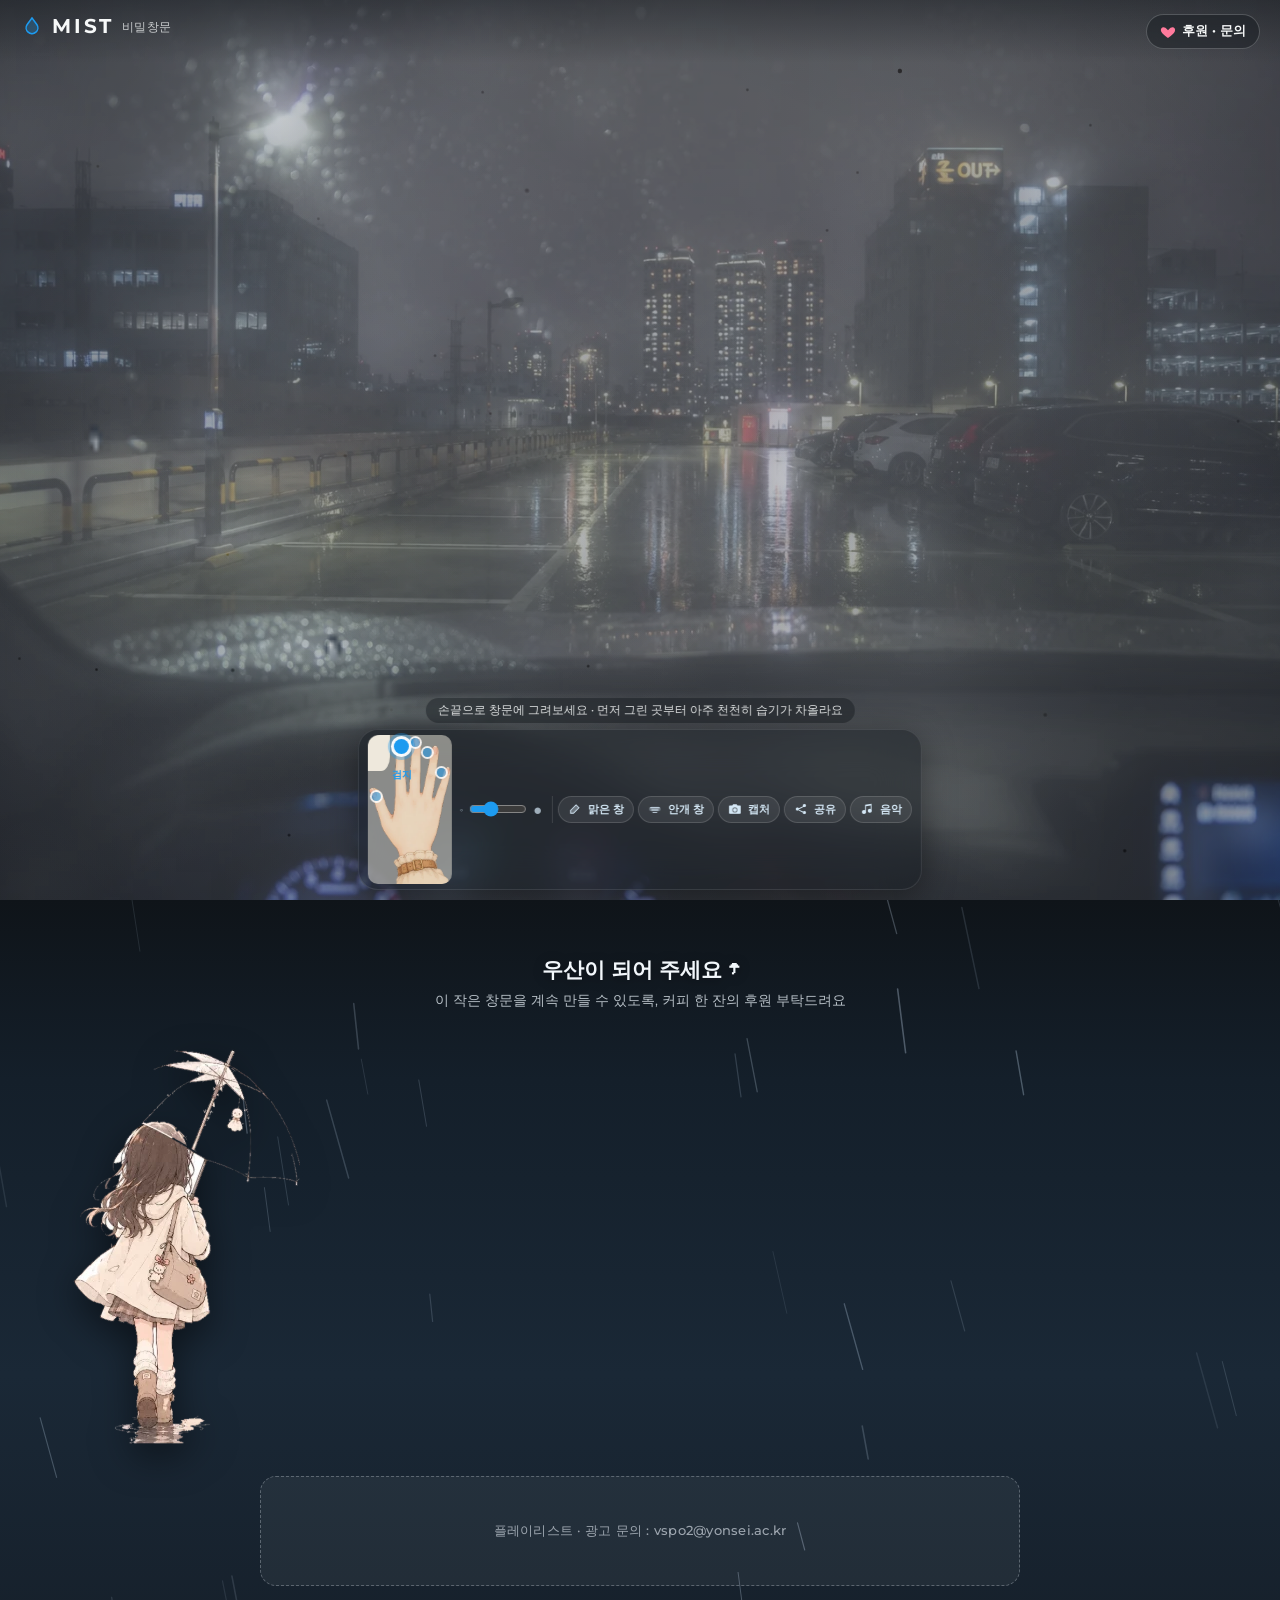
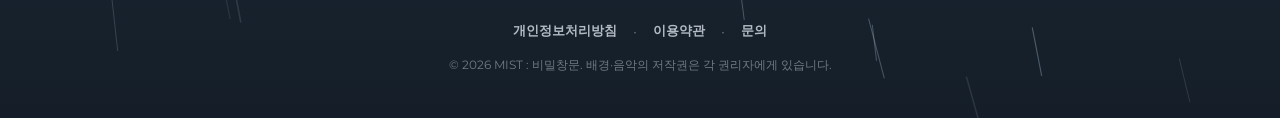
==== index.html @ 030ba3b8 "feat: MIST 비밀창문 초기 배포" ====
<!DOCTYPE html>
<html lang="ko">
<head>
  <meta charset="UTF-8" />
  <meta name="viewport" content="width=device-width, initial-scale=1.0" />
  <title>MIST : 비밀창문 — 비 오는 창문에 그림 그리기</title>
  <meta name="description" content="김 서린 비밀창문에 손끝으로 그림을 그려보세요. 그린 자국은 천천히 다시 습기로 차오르고, 잔잔한 빗소리 음악(PULSEORIGN)이 흐릅니다. 무료 감성 웹 토이." />
  <meta name="keywords" content="비오는창문, 비밀창문, 김서림, 창문 그림, 빗소리, lo-fi, 감성, 인터랙티브, MIST" />
  <meta name="robots" content="index, follow" />
  <meta name="theme-color" content="#0F1419" />
  <link rel="canonical" href="https://mist.ws-qf.web.app/" />

  <!-- 파비콘 (파란 물방울) -->
  <link rel="icon" href="data:image/svg+xml,%3Csvg xmlns='http://www.w3.org/2000/svg' viewBox='0 0 24 24'%3E%3Cpath fill='%231D9BF0' d='M12 2.7 6.6 10a6.6 6.6 0 1 0 10.8 0Z'/%3E%3C/svg%3E" />

  <!-- 링크 공유 미리보기(Open Graph) — 배포 도메인으로 절대주소를 맞춰 주세요 -->
  <meta property="og:type" content="website" />
  <meta property="og:site_name" content="MIST : 비밀창문" />
  <meta property="og:title" content="MIST : 비밀창문 — 비 오는 창문에 그림 그리기" />
  <meta property="og:description" content="비 오는 창문에 손끝으로 그림을 남겨 보세요 🌧️" />
  <meta property="og:url" content="https://mist.ws-qf.web.app/" />
  <meta property="og:image" content="https://mist.ws-qf.web.app/og-preview.png" />
  <meta property="og:locale" content="ko_KR" />
  <meta name="twitter:card" content="summary_large_image" />

  <!-- 구조화 데이터 (검색엔진용) -->
  <script type="application/ld+json">
  {
    "@context": "https://schema.org",
    "@type": "WebApplication",
    "name": "MIST : 비밀창문",
    "url": "https://mist.ws-qf.web.app/",
    "description": "김 서린 비 오는 창문에 손끝으로 그림을 그리는 감성 인터랙티브 웹 토이",
    "applicationCategory": "EntertainmentApplication",
    "operatingSystem": "Web",
    "inLanguage": "ko",
    "offers": { "@type": "Offer", "price": "0", "priceCurrency": "KRW" }
  }
  </script>

  <!-- Google AdSense: 계정 승인 후 아래 주석을 해제하고 ca-pub-XXXX 를 본인 게시자 ID로 교체하세요.
       (사이트 소유 확인용 코드이기도 합니다. ads.txt 파일도 함께 수정 필요) -->
  <!-- <script async src="https://pagead2.googlesyndication.com/pagead/js/adsbygoogle.js?client=ca-pub-XXXXXXXXXXXXXXXX" crossorigin="anonymous"></script> -->

  <link rel="stylesheet" href="css/style.css" />
</head>
<body>

  <!-- ============================================================
       HERO — 비밀창문 (한 화면 가득). 아래로 스크롤하면 후원/푸터.
       ============================================================ -->
  <section class="hero" id="hero">

    <!-- 창문 레이어 (아래→위 순서) -->
    <canvas id="scene-canvas" aria-hidden="true"></canvas>
    <canvas id="fog-canvas" aria-label="김 서린 비밀창문. 손끝으로 드래그해서 그림을 그릴 수 있습니다." role="img" tabindex="0"></canvas>
    <canvas id="rain-canvas" aria-hidden="true"></canvas>

    <!-- 상단 헤더 -->
    <header class="header">
      <h1 class="logo">
        <svg class="icon" viewBox="0 0 24 24" aria-hidden="true">
          <path class="secondary" d="M12 2.7 6.6 10a6.6 6.6 0 1 0 10.8 0Z"/>
          <path d="M12 2.7 6.6 10a6.6 6.6 0 1 0 10.8 0L12 2.7Zm0 2.5 4.2 5.7a5.1 5.1 0 1 1-8.4 0L12 5.2Z"/>
        </svg>
        MIST
        <span class="logo-sub">비밀창문</span>
      </h1>
      <button class="hero-nav" id="to-support" aria-label="후원 및 문의 — 아래로 이동">
        <svg viewBox="0 0 24 24" aria-hidden="true" width="16" height="16"><path d="M12 21s-7.5-4.7-10-9.3C.4 8.4 2 5 5.3 5 7.2 5 8.6 6 12 9.2 15.4 6 16.8 5 18.7 5 22 5 23.6 8.4 22 11.7 19.5 16.3 12 21 12 21Z" fill="currentColor"/></svg>
        후원 · 문의
      </button>
    </header>

    <!-- 플레이리스트 팝업 (플레이리스트 버튼 바로 위로 뜸) -->
    <aside class="player-bar" id="player-bar" aria-label="PULSEORIGN 플레이리스트" aria-hidden="true">
      <button class="pl-close" id="pl-close" aria-label="플레이리스트 닫기">
        <svg viewBox="0 0 24 24" aria-hidden="true"><path d="M6 6l12 12M18 6L6 18" fill="none" stroke="currentColor" stroke-width="2.2" stroke-linecap="round"/></svg>
      </button>
      <div class="yt-wrap">
        <div id="yt-player" aria-label="유튜브 플레이어"></div>
      </div>
      <div class="np">
        <span class="np-label" id="np-source">PULSEORIGN</span>
        <span class="np-title" id="np-title" aria-live="polite">빗자국을 닦으면 음악이 흘러나와요</span>
        <div class="player-controls">
          <button class="pbtn" id="btn-play" aria-label="재생 또는 일시정지">
            <svg class="icon" viewBox="0 0 24 24" aria-hidden="true">
              <circle class="secondary" cx="12" cy="12" r="10"/>
              <path d="M12 2a10 10 0 1 0 0 20 10 10 0 0 0 0-20Zm0 1.6a8.4 8.4 0 1 1 0 16.8 8.4 8.4 0 0 1 0-16.8ZM10 8.4l6 3.6-6 3.6V8.4Z"/>
            </svg>
          </button>
          <button class="pbtn" id="btn-next" aria-label="다음 곡 (랜덤)">
            <svg class="icon" viewBox="0 0 24 24" aria-hidden="true">
              <path class="secondary" d="M4 6l10 6-10 6V6Z"/>
              <path d="M4 5.2 15.2 12 4 18.8V5.2ZM18 5h1.6v14H18V5Z"/>
            </svg>
          </button>
          <div class="vol-ctrl" title="음량">
            <svg class="icon vol-ico" viewBox="0 0 24 24" aria-hidden="true"><path class="secondary" d="M4 9h4l5-4v14l-5-4H4V9Z"/><path d="M3 8.5h4.3L13 4v16l-5.7-4.5H3v-7Zm1.5 1.5v4h3.3l3.7 2.9V7.1L7.8 10H4.5Zm12.4-2.1a5.5 5.5 0 0 1 0 8.2l-1-1.1a4 4 0 0 0 0-6l1-1.1Z"/></svg>
            <input type="range" id="vol" min="0" max="100" step="1" value="30" aria-label="음량 조절" />
          </div>
        </div>
      </div>
      <p class="yt-notice" id="yt-notice" hidden>플레이어를 불러오지 못했어요. (미리보기 환경에서는 유튜브가 차단될 수 있어요)</p>
    </aside>

    <!-- 하단 도크: 안내 · 손가락 선택 · 액션 -->
    <div class="dock">
      <p class="hint" id="hint">손끝으로 창문에 그려보세요 · 먼저 그린 곳부터 아주 천천히 습기가 차올라요</p>

      <div class="tool-cluster">
        <!-- 손 그림 손가락 선택기 (각 손가락 = 버튼) + 미세 크기 슬라이더 -->
        <div class="finger-picker" role="radiogroup" aria-label="그릴 손가락 선택">
          <div class="hand-wrap">
            <img class="hand-img" src="img/finger.webp" alt="" draggable="false" />
            <span class="wm-patch" aria-hidden="true"></span>
            <!-- 각 손가락 히트존: left/top = 손끝 중심(%) · data-size = 기본 굵기(px) -->
            <button class="fzone" data-finger="thumb"  data-size="24" style="left:10%;top:41%" role="radio" aria-checked="false" aria-label="엄지로 그리기"><span class="dot"></span><span class="flabel">엄지</span></button>
            <button class="fzone" data-finger="index"  data-size="16" style="left:40%;top:8%"  role="radio" aria-checked="true"  aria-label="검지로 그리기"><span class="dot"></span><span class="flabel">검지</span></button>
            <button class="fzone" data-finger="middle" data-size="19" style="left:56%;top:5%"  role="radio" aria-checked="false" aria-label="중지로 그리기"><span class="dot"></span><span class="flabel">중지</span></button>
            <button class="fzone" data-finger="ring"   data-size="14" style="left:71%;top:12%" role="radio" aria-checked="false" aria-label="약지로 그리기"><span class="dot"></span><span class="flabel">약지</span></button>
            <button class="fzone" data-finger="pinky"  data-size="11" style="left:88%;top:25%" role="radio" aria-checked="false" aria-label="새끼로 그리기"><span class="dot"></span><span class="flabel">새끼</span></button>
          </div>

          <label class="size-ctrl">
            <span class="size-ico" aria-hidden="true">◦</span>
            <input type="range" id="size-scale" min="0.6" max="1.8" step="0.05" value="1" aria-label="붓 크기 미세 조절" />
            <span class="size-ico big" aria-hidden="true">●</span>
          </label>
        </div>

        <!-- 액션 버튼들 -->
        <div class="actions">
          <button class="btn" id="btn-wipe" aria-label="맑은 창 — 김을 전부 닦아냅니다">
            <svg class="icon" viewBox="0 0 24 24" aria-hidden="true"><path class="secondary" d="M5 14 14 5l5 5-9 9H5v-5Z"/><path d="M14 3.9 3.9 14V20h6L20 9.9 14 3.9Zm0 2.2L17.9 10 9.3 18.5H5.5v-3.8L14 6.1Z"/></svg>
            <span class="btn-label">맑은 창</span>
          </button>
          <button class="btn" id="btn-refog" aria-label="안개 창 — 새 풍경으로 창을 다시 뿌옇게">
            <svg class="icon" viewBox="0 0 24 24" aria-hidden="true"><path class="secondary" d="M6 8h12a4 4 0 0 1 0 8H6a4 4 0 0 1 0-8Z"/><path d="M4 9h16v1.5H4V9Zm2 4h12v1.5H6V13Zm2 4h8v1.5H8V17Z"/></svg>
            <span class="btn-label">안개 창</span>
          </button>
          <button class="btn" id="btn-capture" aria-label="캡처하기 — 지금 창문을 이미지로 저장">
            <svg class="icon" viewBox="0 0 24 24" aria-hidden="true"><rect class="secondary" x="3" y="7" width="18" height="13" rx="2"/><path d="M9 4h6l1.5 2H21a1 1 0 0 1 1 1v12a1 1 0 0 1-1 1H3a1 1 0 0 1-1-1V7a1 1 0 0 1 1-1h4.5L9 4Zm3 5a4.5 4.5 0 1 0 0 9 4.5 4.5 0 0 0 0-9Zm0 1.5a3 3 0 1 1 0 6 3 3 0 0 1 0-6Z"/></svg>
            <span class="btn-label">캡처</span>
          </button>
          <button class="btn" id="btn-share" aria-label="공유하기 — 카카오톡·인스타그램 등으로 공유">
            <svg class="icon" viewBox="0 0 24 24" aria-hidden="true"><circle class="secondary" cx="6" cy="12" r="3"/><circle class="secondary" cx="18" cy="6" r="3"/><circle class="secondary" cx="18" cy="18" r="3"/><path d="M18 3.4a2.6 2.6 0 1 0 0 5.2 2.6 2.6 0 0 0 0-5.2ZM6 9.4a2.6 2.6 0 1 0 0 5.2 2.6 2.6 0 0 0 0-5.2Zm12 6a2.6 2.6 0 1 0 0 5.2 2.6 2.6 0 0 0 0-5.2ZM8.3 10.9l7.4-3.8.7 1.4-7.4 3.8-.7-1.4Zm.7 2.2 7.4 3.8-.7 1.4-7.4-3.8.7-1.4Z"/></svg>
            <span class="btn-label">공유</span>
          </button>
          <button class="btn" id="btn-playlist" aria-label="플레이리스트 열기" aria-expanded="false" aria-controls="player-bar">
            <svg class="icon" viewBox="0 0 24 24" aria-hidden="true"><circle class="secondary" cx="7" cy="17" r="3"/><circle class="secondary" cx="17" cy="15" r="3"/><path d="M9 4.5 20 3v12h-1.5V6.2l-8 1.1V19H9V4.5ZM7 20.5A3.5 3.5 0 1 1 7 13.5a3.5 3.5 0 0 1 0 7Zm10-2A3.5 3.5 0 1 1 17 11.5a3.5 3.5 0 0 1 0 7Z"/></svg>
            <span class="btn-label">음악</span>
          </button>
        </div>
      </div>
    </div>

    <!-- 아래로 스크롤 안내 -->
    <button class="scroll-cue" id="scroll-cue" aria-label="아래로 스크롤 — 후원하기">
      <span>후원하기</span>
      <svg viewBox="0 0 24 24" aria-hidden="true"><path d="M6 9l6 6 6-6" fill="none" stroke="currentColor" stroke-width="2.4" stroke-linecap="round" stroke-linejoin="round"/></svg>
    </button>
  </section>

  <!-- ============================================================
       BELOW — 비 내리는 거리: 우산 소녀(후원) · 광고 · 법적 푸터
       ============================================================ -->
  <section class="below" id="below">
    <!-- 섹션 전체(개인정보처리방침 자리까지)에 비가 내림 -->
    <canvas id="below-rain" aria-hidden="true"></canvas>

    <div class="support-stage">
      <p class="support-caption">
        <strong>우산이 되어 주세요 ☂</strong>
        <span>이 작은 창문을 계속 만들 수 있도록, 커피 한 잔의 후원 부탁드려요</span>
      </p>
      <!-- 우산 소녀: 좌우로 천천히 걸어 다님 · 클릭하면 후원 페이지 -->
      <a class="girl-walker" id="support-link"
         href="https://ko-fi.com/wsqfwork"
         target="_blank" rel="noopener noreferrer"
         aria-label="후원하기 — 우산이 되어 주세요">
        <span class="girl-sprite" role="img" aria-label="우산을 쓰고 걷는 소녀"></span>
        <span class="girl-tip">후원하기 →</span>
      </a>
    </div>

    <!-- 광고 자리 (예: Google AdSense 코드 삽입) -->
    <div class="ad-slot" aria-label="광고 영역">
      <!-- TODO: 여기에 광고 코드를 넣으세요 (Google AdSense 등) -->
      <span class="ad-label">플레이리스트 · 광고 문의 : vspo2@yonsei.ac.kr</span>
    </div>

    <!-- 법적 푸터 -->
    <footer class="site-footer">
      <nav class="footer-links">
        <button class="footer-link" id="link-privacy">개인정보처리방침</button>
        <span class="sep" aria-hidden="true">·</span>
        <button class="footer-link" id="link-terms">이용약관</button>
        <span class="sep" aria-hidden="true">·</span>
        <a class="footer-link" href="mailto:vspo2@yonsei.ac.kr">문의</a>
      </nav>
      <p class="copyright">© 2026 MIST : 비밀창문. 배경·음악의 저작권은 각 권리자에게 있습니다.</p>
    </footer>
  </section>

  <!-- 토스트 -->
  <div class="toast" id="toast" role="status" aria-live="polite" hidden></div>

  <!-- 법적 모달 -->
  <div class="modal" id="modal" hidden>
    <div class="modal-card" role="dialog" aria-modal="true" aria-labelledby="modal-title">
      <div class="modal-head">
        <h2 class="modal-title" id="modal-title">제목</h2>
        <button class="btn btn-close" id="modal-close" aria-label="닫기">✕</button>
      </div>
      <div class="modal-body" id="modal-body"></div>
    </div>
  </div>

  <script src="js/scene.js"></script>
  <script src="js/fog.js"></script>
  <script src="js/rain.js"></script>
  <script src="js/belowrain.js"></script>
  <script src="js/player.js"></script>
  <script src="js/legal.js"></script>
  <script src="js/main.js"></script>
</body>
</html>
---- css/style.css ----
/* ============================================
   MIST — 비 오는 창문
   디자인 시스템: X · 블랙 & 블루 / 고스트 버튼 / Montserrat / 듀오톤 아이콘
   ============================================ */

@import url('https://fonts.googleapis.com/css2?family=Montserrat:wght@400;500;700&display=swap');

:root{
  --primary:#1D9BF0;
  --text:#0F1419;
  --sub:#536471;
  --bg:#FFFFFF;
  --surface:#FFFFFF;
  --border:#EFF3F4;
  --glass-ink:#F7F9F9;
  --glass-scrim:rgba(15,20,25,.42);
  --cream:#F4EEE2;         /* Finger 일러스트 배경색과 맞춤 */
}

*{margin:0;padding:0;box-sizing:border-box}
html{scroll-behavior:smooth}
html,body{overflow-x:hidden}
body{
  font-family:'Montserrat','Apple SD Gothic Neo','Malgun Gothic',sans-serif;
  background:var(--text);color:var(--text);
}
h1,h2,h3{font-weight:700}
img{user-select:none;-webkit-user-drag:none}

/* ============================================================
   HERO — 한 화면 가득한 비 오는 창문
   ============================================================ */
.hero{position:relative;height:100vh;width:100%;overflow:hidden;background:var(--text)}

/* ---------- 캔버스 레이어 ---------- */
#scene-canvas,#fog-canvas,#rain-canvas{position:absolute;inset:0;width:100%;height:100%;display:block}
#scene-canvas{z-index:1}
#fog-canvas{
  z-index:2;touch-action:none;
  /* 커서: 살짝 투명한 지문 모양 (뒷 배경이 비쳐 보임) */
  cursor:url("data:image/svg+xml;utf8,<svg xmlns='http://www.w3.org/2000/svg' width='34' height='34' viewBox='0 0 34 34'><g fill='none' stroke='%231D9BF0' stroke-width='1.5' stroke-linecap='round' opacity='0.6'><path d='M17 7a10 10 0 0 1 10 10'/><path d='M17 11a6 6 0 0 1 6 6'/><path d='M17 15a2 2 0 0 1 2 2'/><path d='M13 8.5a9.5 9.5 0 0 0-4.4 9.8'/><path d='M11 21a6.4 6.4 0 0 1 .3-6.6'/><path d='M17 26a9 9 0 0 1-1.2-4'/><path d='M20 25.3A8.5 8.5 0 0 0 21 20'/></g></svg>") 17 17, crosshair;
}
#rain-canvas{z-index:3;pointer-events:none}
#fog-canvas:focus-visible{outline:3px solid var(--primary);outline-offset:-3px}

/* ---------- 듀오톤 아이콘 ---------- */
.icon{width:22px;height:22px;fill:currentColor;stroke:none;flex:none}
.icon .secondary{opacity:.25}

/* ---------- 고스트 버튼 ---------- */
.btn{
  background:none;border:none;color:var(--primary);
  font-family:inherit;font-weight:700;font-size:13px;cursor:pointer;
  padding:8px 10px;display:inline-flex;align-items:center;gap:6px;border-radius:999px;
}
.btn:hover{background:rgba(29,155,240,.1)}
.btn:focus-visible{outline:3px solid var(--primary);outline-offset:2px}

/* ---------- 상단 헤더 ---------- */
.header{
  position:absolute;top:0;left:0;right:0;z-index:10;padding:14px 20px;
  display:flex;align-items:flex-start;justify-content:space-between;
  background:linear-gradient(to bottom,var(--glass-scrim),transparent);pointer-events:none;
}
.logo{display:flex;align-items:center;gap:8px;color:var(--glass-ink);font-size:20px;letter-spacing:.14em}
.logo .icon{color:var(--primary);width:24px;height:24px}
.logo-sub{font-size:12px;font-weight:500;letter-spacing:.02em;color:rgba(247,249,249,.75);align-self:flex-end;padding-bottom:2px}
.hero-nav{
  pointer-events:auto;display:inline-flex;align-items:center;gap:6px;
  background:rgba(15,20,25,.4);backdrop-filter:blur(6px);border:1px solid rgba(247,249,249,.22);
  color:var(--glass-ink);font-family:inherit;font-weight:700;font-size:12.5px;
  padding:8px 13px;border-radius:999px;cursor:pointer;transition:background .15s;
}
.hero-nav:hover{background:rgba(29,155,240,.35)}
.hero-nav svg{color:#ff7a9c}
.hero-nav:focus-visible{outline:3px solid var(--primary);outline-offset:2px}

/* ---------- 하단 도크 ---------- */
.dock{
  position:absolute;left:50%;bottom:10px;transform:translateX(-50%);z-index:10;
  display:flex;flex-direction:column;align-items:center;gap:6px;
  width:max-content;max-width:96vw;pointer-events:none;
}
.hint{
  color:rgba(247,249,249,.9);font-size:11.5px;font-weight:500;text-align:center;
  background:rgba(15,20,25,.4);backdrop-filter:blur(4px);padding:5px 12px;border-radius:999px;
  transition:opacity 1.2s ease;
}
.hint.is-faded{opacity:0}

/* 어두운 미니멀 글래스 패널 */
.tool-cluster{
  pointer-events:auto;display:flex;align-items:center;gap:8px;flex-wrap:wrap;justify-content:center;
  background:rgba(15,19,26,.42);
  backdrop-filter:blur(22px) saturate(1.3);
  -webkit-backdrop-filter:blur(22px) saturate(1.3);
  border:1px solid rgba(255,255,255,.1);border-radius:20px;
  padding:5px 9px;
  box-shadow:0 8px 34px rgba(0,0,0,.4);
}

/* ---------- 손 그림 손가락 선택기 ---------- */
.finger-picker{display:flex;align-items:center;gap:8px}
.hand-wrap{position:relative;width:84px;flex:none;line-height:0}
.hand-img{width:100%;height:auto;display:block;border-radius:10px;background:rgba(244,238,226,.55);opacity:.9}
/* 일러스트 좌상단 워터마크를 크림색으로 살짝 가림 */
.wm-patch{position:absolute;left:0;top:0;width:26%;height:24%;background:#F2ECE0;opacity:.96;border-radius:12px 0 40% 0;pointer-events:none}

/* 각 손가락 히트존 (손끝 중심에 배치) */
.fzone{
  position:absolute;transform:translate(-50%,-50%);
  width:30px;height:38px;padding:0;border:none;background:none;cursor:pointer;
  display:flex;align-items:center;justify-content:center;border-radius:50%;
}
.fzone .dot{
  width:9px;height:9px;border-radius:50%;background:rgba(29,155,240,.55);
  box-shadow:0 0 0 2px rgba(255,255,255,.85);transition:transform .15s,background .15s;
}
.fzone:hover .dot{transform:scale(1.25);background:var(--primary)}
.fzone .flabel{
  position:absolute;bottom:-16px;left:50%;transform:translateX(-50%);
  font-size:10px;font-weight:700;color:var(--primary);white-space:nowrap;
  opacity:0;transition:opacity .15s;pointer-events:none;
}
.fzone:hover .flabel{opacity:1}
.fzone[aria-checked="true"] .dot{
  width:15px;height:15px;background:var(--primary);
  box-shadow:0 0 0 3px rgba(255,255,255,.95),0 0 0 6px rgba(29,155,240,.35);
}
.fzone[aria-checked="true"] .flabel{opacity:1}
.fzone:focus-visible{outline:none}
.fzone:focus-visible .dot{box-shadow:0 0 0 3px #fff,0 0 0 6px var(--primary)}

/* 미세 크기 슬라이더 */
.size-ctrl{display:flex;align-items:center;gap:6px}
.size-ico{color:rgba(213,232,246,.7);font-size:9px;line-height:1}
.size-ico.big{font-size:15px}
#size-scale{accent-color:var(--primary);width:58px;cursor:pointer}
#size-scale:focus-visible{outline:3px solid var(--primary);outline-offset:3px;border-radius:4px}

/* 액션 버튼 묶음 — 어두운 글래스 위 밝은 글씨(미니멀) */
.actions{display:flex;align-items:center;gap:4px;flex-wrap:wrap;justify-content:center;padding-left:5px;margin-left:2px;border-left:1px solid rgba(255,255,255,.12)}
.actions .btn{
  background:rgba(255,255,255,.08);color:#d5e8f6;font-size:11px;font-weight:700;
  padding:5px 9px;border:1px solid rgba(255,255,255,.14);border-radius:999px;
}
.actions .btn:hover{background:rgba(255,255,255,.18);color:#fff}
.actions .btn .icon{width:14px;height:14px;color:currentColor}
.actions .btn .icon .secondary{opacity:.35}
.actions .btn[aria-expanded="true"]{background:var(--primary);color:#fff;border-color:var(--primary)}

/* ---------- 아래로 스크롤 안내 ---------- */
.scroll-cue{
  position:absolute;left:50%;bottom:12px;transform:translateX(-50%);
  z-index:11;pointer-events:auto;display:none;flex-direction:column;align-items:center;gap:2px;
  background:none;border:none;color:rgba(247,249,249,.9);font-family:inherit;
  font-size:11px;font-weight:700;cursor:pointer;
}
.scroll-cue svg{width:22px;height:22px;animation:bob 1.6s ease-in-out infinite}
@keyframes bob{0%,100%{transform:translateY(0)}50%{transform:translateY(4px)}}

/* ---------- 플레이리스트 팝업 (버튼 위로 뜨는 어두운 반투명 미니 카드) ---------- */
.player-bar{
  position:absolute;left:50%;bottom:120px;transform:translateY(6px);z-index:16;
  width:min(320px,86vw);display:flex;align-items:center;gap:10px;
  background:rgba(18,22,29,.62);
  backdrop-filter:blur(20px) saturate(1.3);-webkit-backdrop-filter:blur(20px) saturate(1.3);
  border:1px solid rgba(255,255,255,.14);border-radius:16px;
  padding:9px 11px;box-shadow:0 14px 44px rgba(0,0,0,.5);
  opacity:0;pointer-events:none;transition:opacity .32s ease,transform .32s ease;
}
.player-bar[data-open="1"]{transform:translateY(0)}
/* 아래를 향한 작은 화살표 (플레이리스트 버튼을 가리킴) */
.player-bar::after{
  content:"";position:absolute;left:var(--arrow-x,50%);bottom:-7px;transform:translateX(-50%) rotate(45deg);
  width:14px;height:14px;background:rgba(18,22,29,.62);
  border-right:1px solid rgba(255,255,255,.14);border-bottom:1px solid rgba(255,255,255,.14);
}
.pl-close{
  position:absolute;top:5px;right:5px;z-index:2;
  width:22px;height:22px;padding:0;display:inline-flex;align-items:center;justify-content:center;
  background:rgba(255,255,255,.1);border:none;border-radius:50%;color:#dfe7ee;cursor:pointer;
}
.pl-close:hover{background:rgba(255,255,255,.22)}
.pl-close:focus-visible{outline:2px solid var(--primary);outline-offset:2px}
.pl-close svg{width:13px;height:13px}
.yt-wrap{width:82px;flex:none;border-radius:9px;overflow:hidden;background:#0b0e12}
#yt-player,.yt-wrap iframe{width:100%;aspect-ratio:16/9;display:block;border:0}
.np{flex:1;min-width:0;display:flex;flex-direction:column;gap:3px;padding-right:16px}
.np-label{font-size:9.5px;font-weight:700;letter-spacing:.12em;color:#5fc0ff}
.np-title{font-size:11.5px;font-weight:500;color:#eaf1f7;white-space:nowrap;overflow:hidden;text-overflow:ellipsis}
.player-controls{display:flex;align-items:center;gap:2px;margin-top:1px}
.pbtn{background:none;border:none;color:#bfe4ff;cursor:pointer;padding:3px;border-radius:999px;display:inline-flex}
.pbtn:hover{background:rgba(255,255,255,.12);color:#fff}
.pbtn:focus-visible{outline:2px solid var(--primary);outline-offset:1px}
.pbtn .icon{width:20px;height:20px}

/* 음량 조절 */
.vol-ctrl{display:flex;align-items:center;gap:4px;padding-left:5px;margin-left:2px;border-left:1px solid rgba(255,255,255,.16)}
.vol-ico{width:16px;height:16px;color:#7f94a6}
#vol{accent-color:var(--primary);width:52px;cursor:pointer}
#vol:focus-visible{outline:2px solid var(--primary);outline-offset:3px;border-radius:4px}

.yt-notice{position:absolute;left:11px;right:11px;bottom:-2px;transform:translateY(100%);color:#aab7c4;font-size:11px;text-align:center;padding-top:6px}

/* ============================================================
   BELOW — 비 내리는 거리: 우산 소녀(후원) · 광고 · 법적 푸터
   섹션 전체(개인정보처리방침 자리까지)에 비가 내립니다.
   ============================================================ */
.below{
  position:relative;z-index:1;padding:56px 20px 44px;overflow:hidden;
  background:linear-gradient(180deg,#0F1419 0%,#141f2a 22%,#1a2836 58%,#151e28 100%);
  color:#dfe7ee;
}
#below-rain{position:absolute;inset:0;width:100%;height:100%;z-index:0;pointer-events:none}
.below>*:not(#below-rain){position:relative;z-index:1}

/* 우산 소녀가 걸어 다니는 무대 (섹션 전체 폭) */
.support-stage{
  --gh:420px;               /* 소녀 표시 높이 (프레임 네이티브, 우산 포함 전체) */
  --gw:280px;               /* = gh × (280/420) 프레임 비율 */
  --girl-cycle:1.05s;       /* 발걸음 한 사이클 */
  --girl-travel:80s;        /* 화면을 가로지르는 시간 */
  position:relative;width:100%;height:calc(var(--gh) + 70px);overflow:visible;
}
.support-caption{
  position:absolute;left:50%;top:0;transform:translateX(-50%);
  display:flex;flex-direction:column;align-items:center;gap:6px;text-align:center;width:100%;z-index:2;
}
.support-caption strong{font-size:21px;color:#f2f7fb;text-shadow:0 2px 12px rgba(0,0,0,.4)}
.support-caption span{font-size:13.5px;color:rgba(223,231,238,.8);line-height:1.6}

/* 걷기: 8프레임 스프라이트(steps 8) 발걸음 + 화면을 천천히 가로지름 */
.girl-walker{
  position:absolute;bottom:0;left:0;display:block;text-decoration:none;cursor:pointer;
  width:var(--gw);height:var(--gh);
  animation:girl-cross var(--girl-travel) linear infinite;
  will-change:left;
}
.girl-sprite{
  display:block;width:100%;height:100%;
  background:url("../img/girl-walk-sheet.webp") 0 0 / 800% 100% no-repeat;
  image-rendering:auto;
  filter:drop-shadow(0 12px 18px rgba(0,0,0,.5));
  animation:girl-step var(--girl-cycle) steps(8) infinite;
}
.girl-tip{
  position:absolute;left:50%;top:2px;transform:translate(-50%,-100%);
  background:var(--primary);color:#fff;font-size:12.5px;font-weight:700;
  padding:7px 14px;border-radius:999px;white-space:nowrap;
  opacity:0;transition:opacity .2s;box-shadow:0 6px 18px rgba(29,155,240,.45);
  pointer-events:none;z-index:3;
}
.girl-walker:hover,.girl-walker:focus-visible{animation-play-state:paused}
.girl-walker:hover .girl-tip,.girl-walker:focus-visible .girl-tip{opacity:1}
.girl-walker:focus-visible{outline:3px solid var(--primary);outline-offset:4px;border-radius:14px}
@keyframes girl-step{ from{background-position-x:0%} to{background-position-x:114.285714%} }
@keyframes girl-cross{ from{left:calc(-1 * var(--gw))} to{left:100%} }
@media (prefers-reduced-motion:reduce){
  .girl-walker{animation:none;left:6%}
  .girl-sprite{animation:none}
}

/* 광고 자리 */
.ad-slot{
  max-width:760px;margin:30px auto 0;min-height:110px;
  display:flex;align-items:center;justify-content:center;
  border:1.5px dashed rgba(223,231,238,.3);border-radius:16px;background:rgba(255,255,255,.05);
}
.ad-label{color:rgba(223,231,238,.65);font-size:12.5px;font-weight:500;letter-spacing:.02em}

/* 법적 푸터 */
.site-footer{max-width:760px;margin:32px auto 0;text-align:center}
.footer-links{display:flex;align-items:center;justify-content:center;gap:10px;flex-wrap:wrap}
.footer-link{
  background:none;border:none;cursor:pointer;font-family:inherit;
  color:rgba(223,231,238,.78);font-size:13px;font-weight:600;text-decoration:none;padding:4px 6px;border-radius:6px;
}
.footer-link:hover{color:#fff;text-decoration:underline}
.footer-link:focus-visible{outline:2px solid var(--primary);outline-offset:2px}
.footer-links .sep{color:rgba(223,231,238,.4)}
.copyright{margin-top:12px;color:rgba(223,231,238,.45);font-size:11.5px;line-height:1.6}

/* ---------- 토스트 ---------- */
.toast{
  position:fixed;left:50%;top:76px;transform:translateX(-50%);z-index:30;
  background:rgba(15,20,25,.9);color:#fff;font-size:13px;font-weight:500;
  padding:10px 18px;border-radius:999px;box-shadow:0 8px 24px rgba(0,0,0,.35);
  animation:toast-in .25s ease;
}
@keyframes toast-in{from{opacity:0;transform:translate(-50%,-6px)}to{opacity:1;transform:translate(-50%,0)}}

/* ---------- 법적 모달 ---------- */
.modal{position:fixed;inset:0;z-index:40;display:flex;align-items:center;justify-content:center;padding:20px;background:rgba(15,20,25,.55);backdrop-filter:blur(3px)}
.modal[hidden]{display:none}   /* [hidden] 가 .modal{display:flex} 에 덮이지 않도록 */
.modal-card{background:var(--surface);border-radius:18px;max-width:560px;width:100%;max-height:80vh;display:flex;flex-direction:column;box-shadow:0 20px 60px rgba(0,0,0,.4);animation:toast-in .22s ease}
.modal-head{display:flex;align-items:center;justify-content:space-between;padding:18px 20px 10px}
.modal-title{font-size:18px;color:var(--text)}
.btn-close{font-size:15px;padding:8px 10px}
.modal-body{padding:0 20px 22px;overflow-y:auto;color:var(--sub);font-size:13.5px;line-height:1.7}
.modal-body h3{color:var(--text);font-size:14.5px;margin:16px 0 6px}
.modal-body p{margin-bottom:8px}
.modal-body a{color:var(--primary)}
.modal-body .muted{color:#8b97a1;font-size:12px}

/* ---------- 공유 스냅샷 오버레이 ---------- */
#share-overlay{
  position:fixed;inset:0;z-index:60;cursor:pointer;
  background:#080c10;display:flex;align-items:flex-end;justify-content:center;
  padding-bottom:clamp(24px,6vh,56px);
  opacity:1;transition:opacity .8s ease;
}
#share-overlay>img{
  position:absolute;inset:0;width:100%;height:100%;object-fit:cover;
  user-select:none;-webkit-user-drag:none;
}
#share-overlay .share-hint{
  position:relative;z-index:1;text-align:center;
  color:#f0f6fb;font-size:14px;font-weight:700;line-height:1.55;
  text-shadow:0 1px 6px rgba(0,0,0,.7);
  background:rgba(10,15,22,.58);backdrop-filter:blur(10px);
  padding:11px 22px;border-radius:999px;
  border:1px solid rgba(255,255,255,.14);
}
#share-overlay .share-hint small{font-size:11.5px;font-weight:500;opacity:.8}
#share-overlay.out{opacity:0;pointer-events:none}

/* ---------- 모바일 (미니멀: 아이콘 전용 도크) ---------- */
@media (max-width:560px){
  .logo{font-size:16px}
  .logo-sub{display:none}
  .dock{gap:5px;bottom:8px}
  .hint{font-size:10.5px;padding:4px 10px}
  .tool-cluster{gap:6px;padding:5px 8px;border-radius:16px}
  .hand-wrap{width:62px}
  #size-scale{width:46px}
  .actions{padding-left:5px}
  /* 아이콘만 (라벨 숨김) → 한 줄에 컴팩트하게 */
  .btn-label{display:none}
  .actions .btn{padding:6px;border-radius:50%}
  .actions .btn .icon{width:17px;height:17px}
  .support-stage{--gh:280px;--gw:187px}
  .support-caption strong{font-size:18px}
  .support-caption span{font-size:12.5px;padding:0 12px}
}
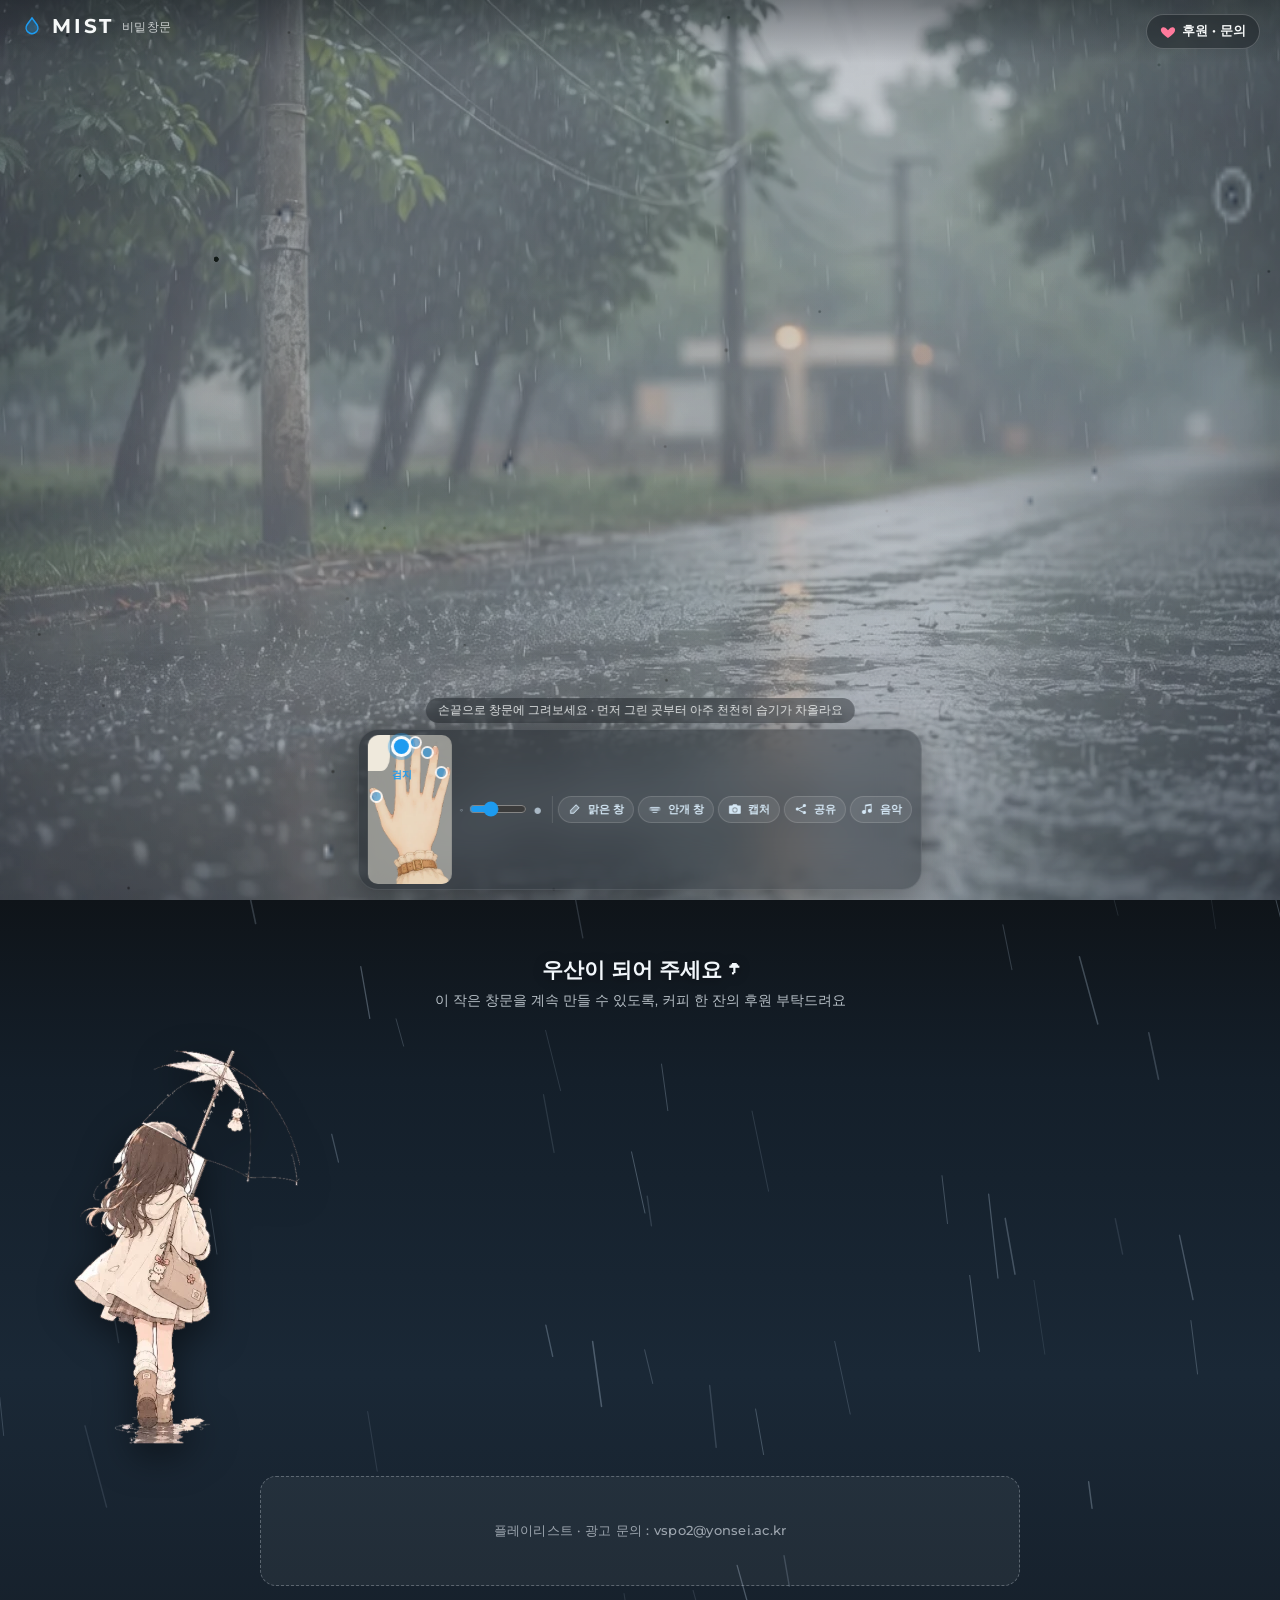
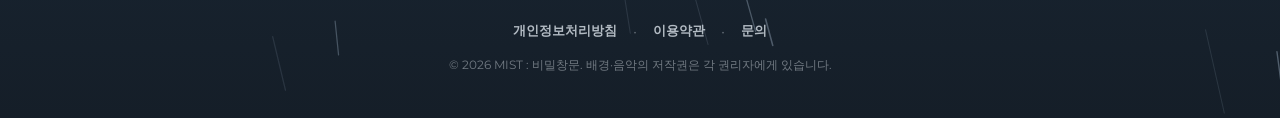
==== commit 94104574: "fix: 배포가 브라우저에 반영되지 않던 캐시 문제 + 플레이어 크기 확대 쇼츠 수정을 배포했는데도 사이트가 그대로였던 진짜 원인: 루트 문서("/")가 1년 immutable 로" ====
--- a/index.html
+++ b/index.html
@@ -42,7 +42,7 @@
        (사이트 소유 확인용 코드이기도 합니다. ads.txt 파일도 함께 수정 필요) -->
   <!-- <script async src="https://pagead2.googlesyndication.com/pagead/js/adsbygoogle.js?client=ca-pub-XXXXXXXXXXXXXXXX" crossorigin="anonymous"></script> -->
 
-  <link rel="stylesheet" href="css/style.css" />
+  <link rel="stylesheet" href="css/style.css?v=2" />
 </head>
 <body>
 
@@ -218,12 +218,12 @@
     </div>
   </div>
 
-  <script src="js/scene.js"></script>
-  <script src="js/fog.js"></script>
-  <script src="js/rain.js"></script>
-  <script src="js/belowrain.js"></script>
-  <script src="js/player.js"></script>
-  <script src="js/legal.js"></script>
-  <script src="js/main.js"></script>
+  <script src="js/scene.js?v=2"></script>
+  <script src="js/fog.js?v=2"></script>
+  <script src="js/rain.js?v=2"></script>
+  <script src="js/belowrain.js?v=2"></script>
+  <script src="js/player.js?v=2"></script>
+  <script src="js/legal.js?v=2"></script>
+  <script src="js/main.js?v=2"></script>
 </body>
 </html>
--- a/css/style.css
+++ b/css/style.css
@@ -162,7 +162,7 @@
 /* ---------- 플레이리스트 팝업 (버튼 위로 뜨는 어두운 반투명 미니 카드) ---------- */
 .player-bar{
   position:absolute;left:50%;bottom:120px;transform:translateY(6px);z-index:16;
-  width:min(320px,86vw);display:flex;align-items:center;gap:10px;
+  width:min(420px,92vw);display:flex;align-items:center;gap:11px;
   background:rgba(18,22,29,.62);
   backdrop-filter:blur(20px) saturate(1.3);-webkit-backdrop-filter:blur(20px) saturate(1.3);
   border:1px solid rgba(255,255,255,.14);border-radius:16px;
@@ -184,7 +184,8 @@
 .pl-close:hover{background:rgba(255,255,255,.22)}
 .pl-close:focus-visible{outline:2px solid var(--primary);outline-offset:2px}
 .pl-close svg{width:13px;height:13px}
-.yt-wrap{width:82px;flex:none;border-radius:9px;overflow:hidden;background:#0b0e12}
+.yt-wrap{width:200px;max-width:46%;flex:none;border-radius:10px;overflow:hidden;background:#0b0e12}
+@media (max-width:380px){.yt-wrap{width:150px}}
 #yt-player,.yt-wrap iframe{width:100%;aspect-ratio:16/9;display:block;border:0}
 .np{flex:1;min-width:0;display:flex;flex-direction:column;gap:3px;padding-right:16px}
 .np-label{font-size:9.5px;font-weight:700;letter-spacing:.12em;color:#5fc0ff}
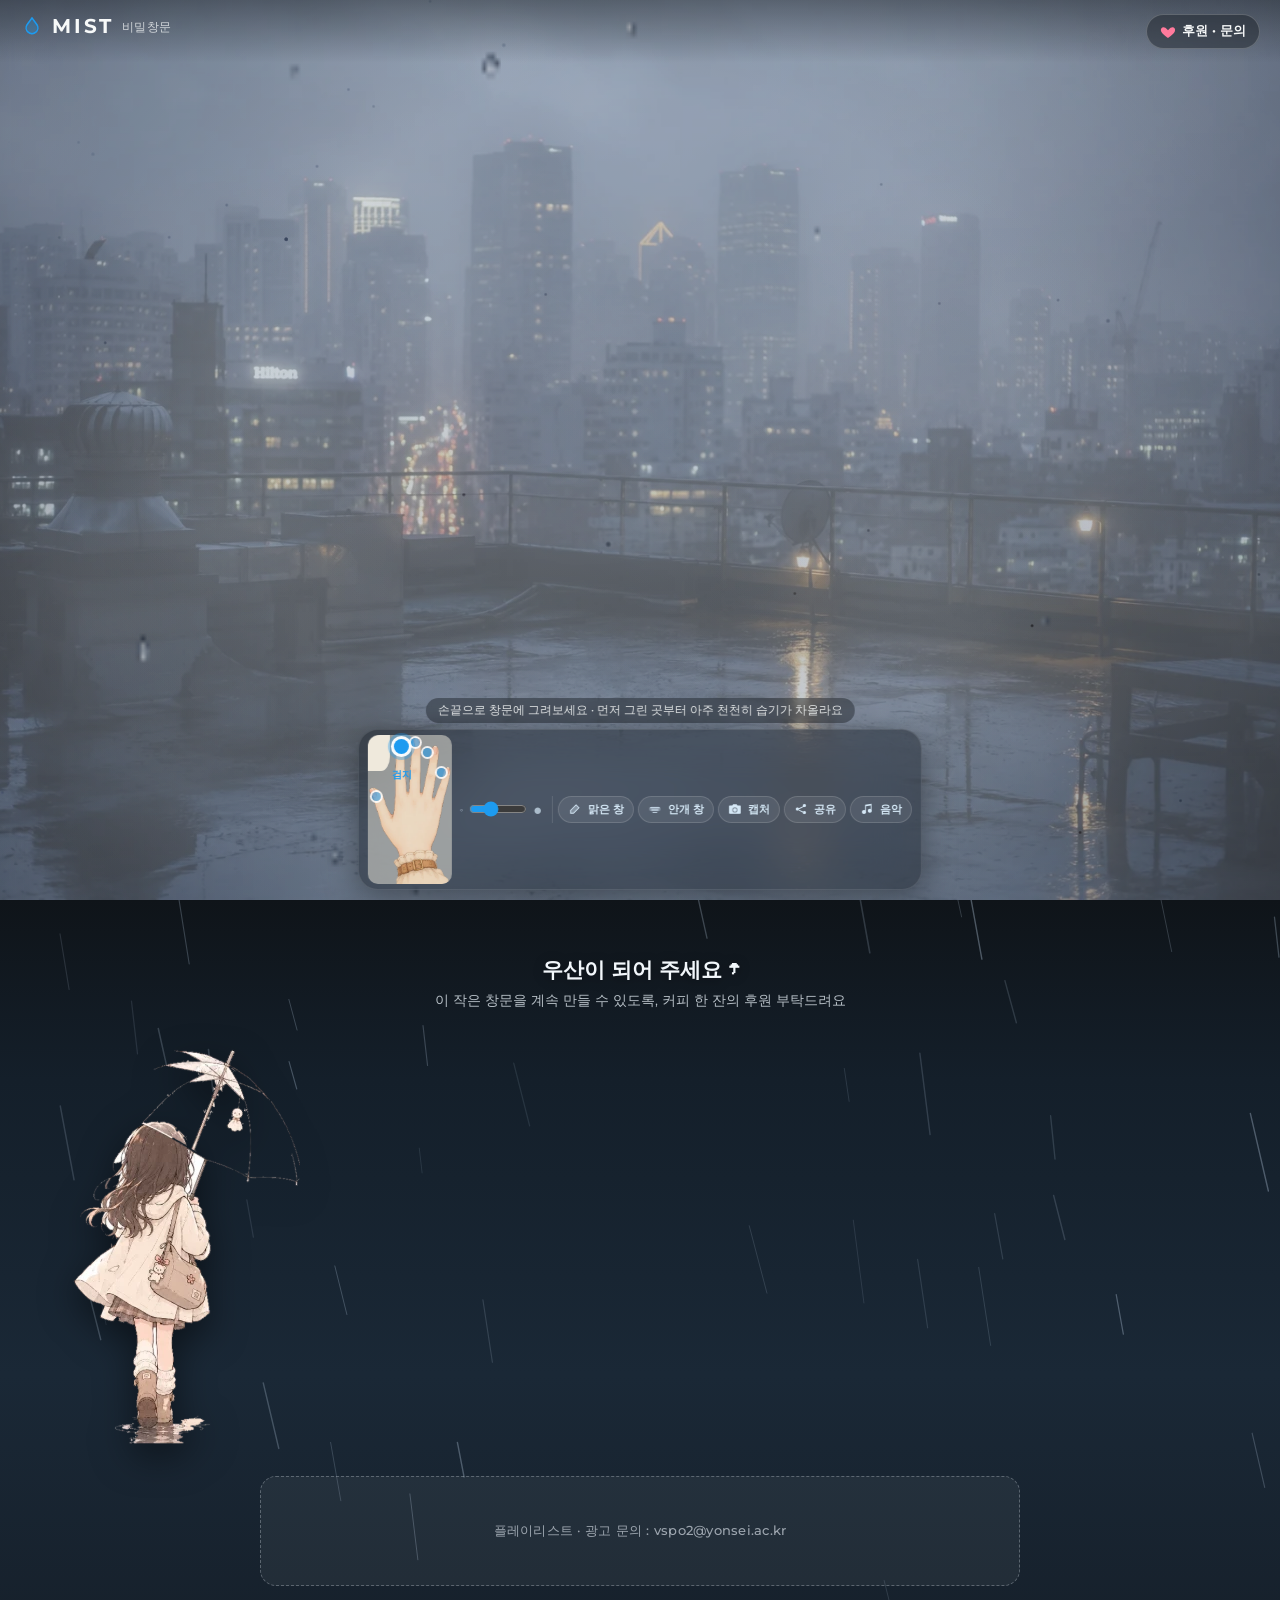
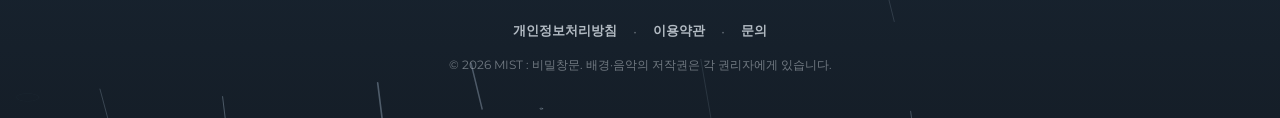
==== commit 07374786: "fix: 플레이어 내부 영상이 상자를 못 채우던 문제 YouTube IFrame API 는 width/height 에 숫자(px)를 기대하는데 '100%' 문자열을 넘기고 있었다." ====
--- a/index.html
+++ b/index.html
@@ -42,7 +42,7 @@
        (사이트 소유 확인용 코드이기도 합니다. ads.txt 파일도 함께 수정 필요) -->
   <!-- <script async src="https://pagead2.googlesyndication.com/pagead/js/adsbygoogle.js?client=ca-pub-XXXXXXXXXXXXXXXX" crossorigin="anonymous"></script> -->
 
-  <link rel="stylesheet" href="css/style.css?v=2" />
+  <link rel="stylesheet" href="css/style.css?v=3" />
 </head>
 <body>
 
@@ -218,12 +218,12 @@
     </div>
   </div>
 
-  <script src="js/scene.js?v=2"></script>
-  <script src="js/fog.js?v=2"></script>
-  <script src="js/rain.js?v=2"></script>
-  <script src="js/belowrain.js?v=2"></script>
-  <script src="js/player.js?v=2"></script>
-  <script src="js/legal.js?v=2"></script>
-  <script src="js/main.js?v=2"></script>
+  <script src="js/scene.js?v=3"></script>
+  <script src="js/fog.js?v=3"></script>
+  <script src="js/rain.js?v=3"></script>
+  <script src="js/belowrain.js?v=3"></script>
+  <script src="js/player.js?v=3"></script>
+  <script src="js/legal.js?v=3"></script>
+  <script src="js/main.js?v=3"></script>
 </body>
 </html>
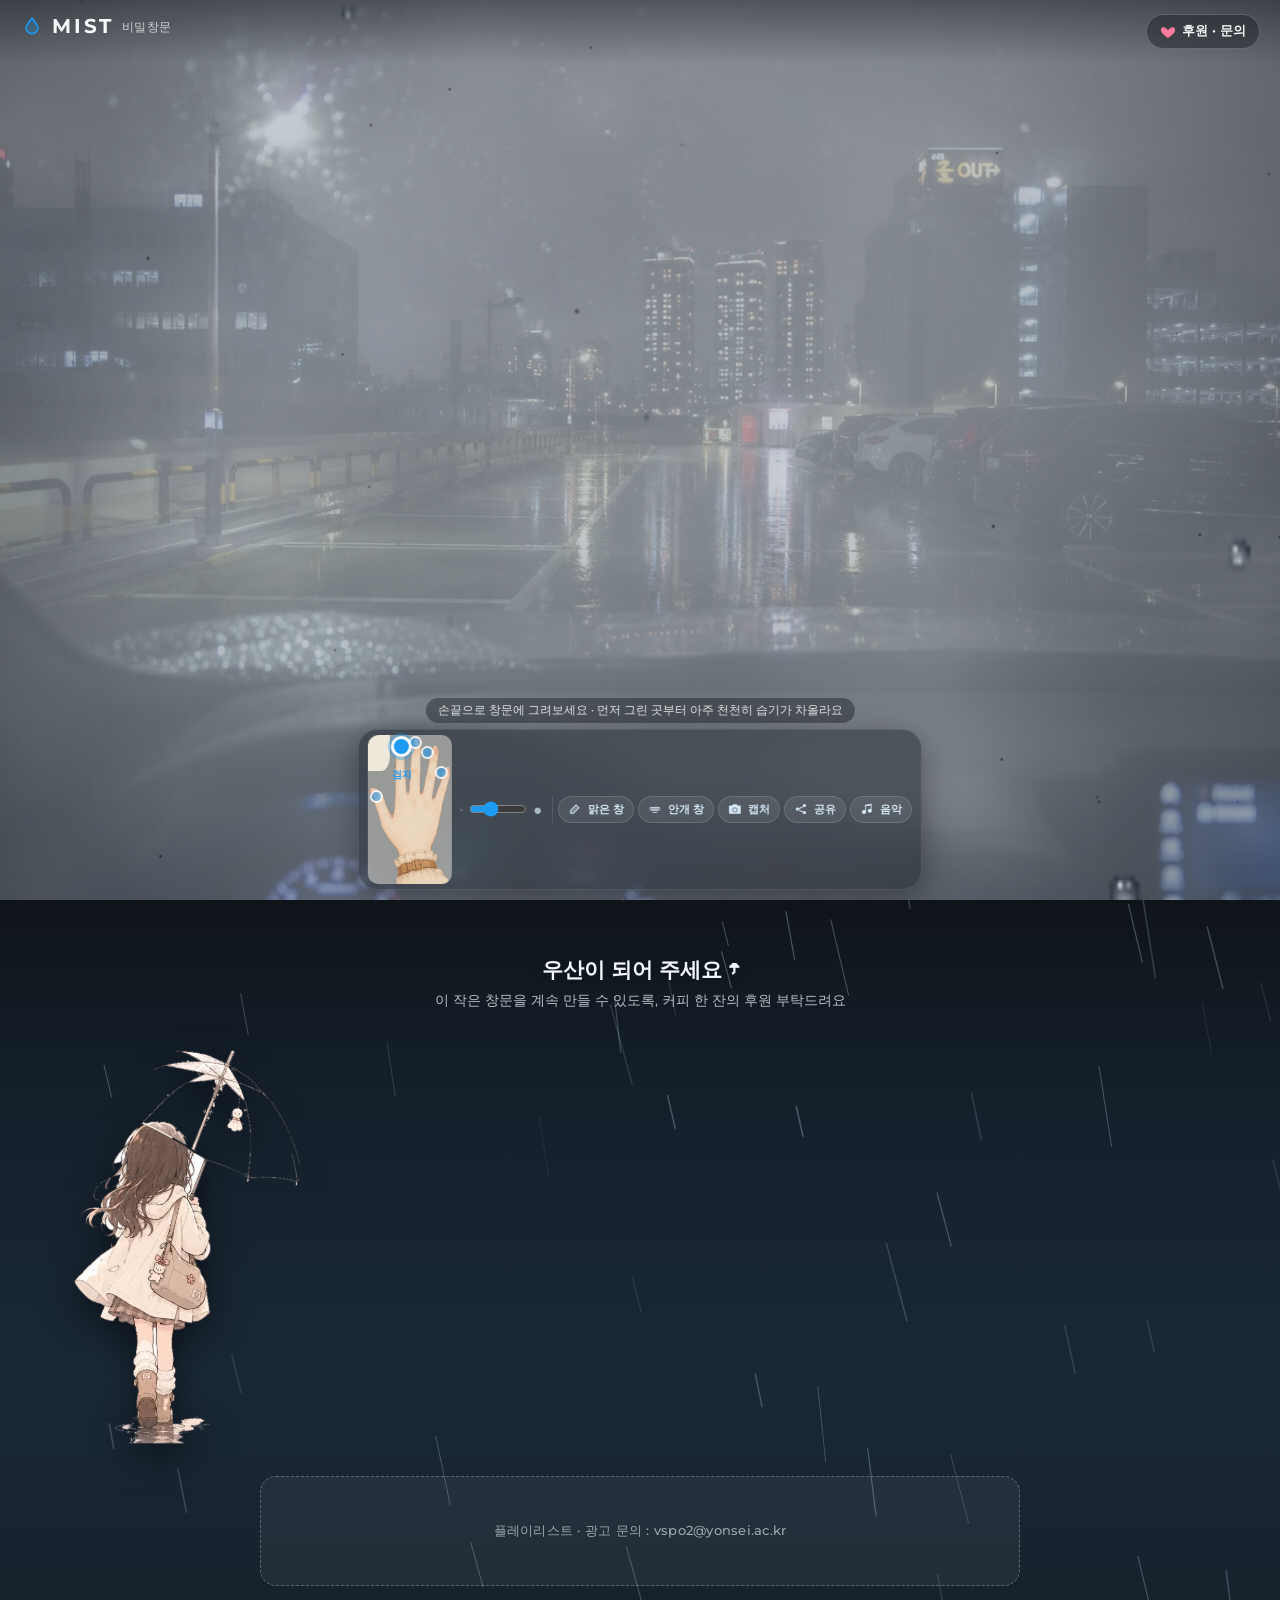
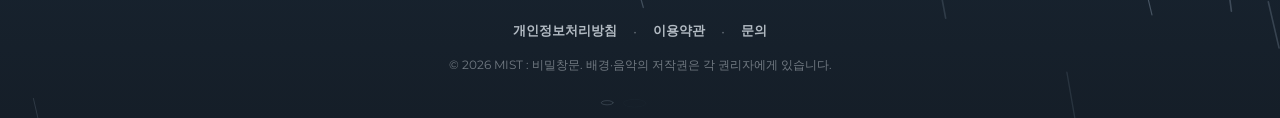
==== commit 307b8ece: "fix: 플레이어를 서트레스와 같은 구조로 교체 (PULSEORIGN 롱폼 목록 노출) YT IFrame API(YT.Player)에 의존하던 구조를 버리고, 서트레스처럼 ifra" ====
--- a/index.html
+++ b/index.html
@@ -42,7 +42,7 @@
        (사이트 소유 확인용 코드이기도 합니다. ads.txt 파일도 함께 수정 필요) -->
   <!-- <script async src="https://pagead2.googlesyndication.com/pagead/js/adsbygoogle.js?client=ca-pub-XXXXXXXXXXXXXXXX" crossorigin="anonymous"></script> -->
 
-  <link rel="stylesheet" href="css/style.css?v=3" />
+  <link rel="stylesheet" href="css/style.css?v=4" />
 </head>
 <body>
 
@@ -78,7 +78,9 @@
         <svg viewBox="0 0 24 24" aria-hidden="true"><path d="M6 6l12 12M18 6L6 18" fill="none" stroke="currentColor" stroke-width="2.2" stroke-linecap="round"/></svg>
       </button>
       <div class="yt-wrap">
-        <div id="yt-player" aria-label="유튜브 플레이어"></div>
+        <iframe id="yt-player" title="유튜브 플레이어" src="" frameborder="0"
+          allow="accelerometer; autoplay; clipboard-write; encrypted-media; gyroscope; picture-in-picture"
+          allowfullscreen></iframe>
       </div>
       <div class="np">
         <span class="np-label" id="np-source">PULSEORIGN</span>
@@ -101,6 +103,13 @@
             <input type="range" id="vol" min="0" max="100" step="1" value="30" aria-label="음량 조절" />
           </div>
         </div>
+      </div>
+      <div class="pl-list-wrap">
+        <p class="pl-list-label">
+          PULSEORIGN 롱폼
+          <button class="pl-shuffle" id="btn-shuffle" type="button">🔀 랜덤</button>
+        </p>
+        <div class="pl-presets" id="pl-presets"></div>
       </div>
       <p class="yt-notice" id="yt-notice" hidden>플레이어를 불러오지 못했어요. (미리보기 환경에서는 유튜브가 차단될 수 있어요)</p>
     </aside>
@@ -218,12 +227,12 @@
     </div>
   </div>
 
-  <script src="js/scene.js?v=3"></script>
-  <script src="js/fog.js?v=3"></script>
-  <script src="js/rain.js?v=3"></script>
-  <script src="js/belowrain.js?v=3"></script>
-  <script src="js/player.js?v=3"></script>
-  <script src="js/legal.js?v=3"></script>
-  <script src="js/main.js?v=3"></script>
+  <script src="js/scene.js?v=4"></script>
+  <script src="js/fog.js?v=4"></script>
+  <script src="js/rain.js?v=4"></script>
+  <script src="js/belowrain.js?v=4"></script>
+  <script src="js/player.js?v=4"></script>
+  <script src="js/legal.js?v=4"></script>
+  <script src="js/main.js?v=4"></script>
 </body>
 </html>
--- a/css/style.css
+++ b/css/style.css
@@ -162,7 +162,7 @@
 /* ---------- 플레이리스트 팝업 (버튼 위로 뜨는 어두운 반투명 미니 카드) ---------- */
 .player-bar{
   position:absolute;left:50%;bottom:120px;transform:translateY(6px);z-index:16;
-  width:min(420px,92vw);display:flex;align-items:center;gap:11px;
+  width:min(420px,92vw);display:flex;flex-wrap:wrap;align-items:center;gap:11px;
   background:rgba(18,22,29,.62);
   backdrop-filter:blur(20px) saturate(1.3);-webkit-backdrop-filter:blur(20px) saturate(1.3);
   border:1px solid rgba(255,255,255,.14);border-radius:16px;
@@ -185,6 +185,22 @@
 .pl-close:focus-visible{outline:2px solid var(--primary);outline-offset:2px}
 .pl-close svg{width:13px;height:13px}
 .yt-wrap{width:200px;max-width:46%;flex:none;border-radius:10px;overflow:hidden;background:#0b0e12}
+/* ---------- PULSEORIGN 롱폼 목록 (서트레스의 프리셋 칩과 같은 역할) ---------- */
+.pl-list-wrap{flex:1 0 100%;margin-top:2px}
+.pl-list-label{display:flex;align-items:center;justify-content:space-between;gap:8px;
+  font-size:9.5px;font-weight:700;letter-spacing:.12em;color:#5fc0ff;margin:0 0 6px}
+.pl-shuffle{background:none;border:none;padding:0;cursor:pointer;
+  font-size:10.5px;font-weight:700;letter-spacing:0;color:#bfe4ff}
+.pl-shuffle:hover{color:#fff}
+.pl-shuffle:focus-visible{outline:2px solid var(--primary);outline-offset:2px}
+.pl-presets{display:flex;flex-direction:column;gap:5px;max-height:132px;overflow-y:auto;padding-right:3px}
+.pl-preset{display:flex;align-items:center;gap:7px;width:100%;text-align:left;cursor:pointer;
+  background:rgba(255,255,255,.06);border:1px solid rgba(255,255,255,.1);border-radius:9px;
+  padding:6px 9px;color:#cfdae4;font-size:11px;font-weight:500;line-height:1.3;transition:.15s}
+.pl-preset span{white-space:nowrap;overflow:hidden;text-overflow:ellipsis}
+.pl-preset .icon{width:13px;height:13px;flex:none;color:#5fc0ff}
+.pl-preset:hover{background:rgba(255,255,255,.13);color:#fff}
+.pl-preset.is-on{background:rgba(95,192,255,.22);border-color:rgba(95,192,255,.5);color:#fff}
 @media (max-width:380px){.yt-wrap{width:150px}}
 #yt-player,.yt-wrap iframe{width:100%;aspect-ratio:16/9;display:block;border:0}
 .np{flex:1;min-width:0;display:flex;flex-direction:column;gap:3px;padding-right:16px}
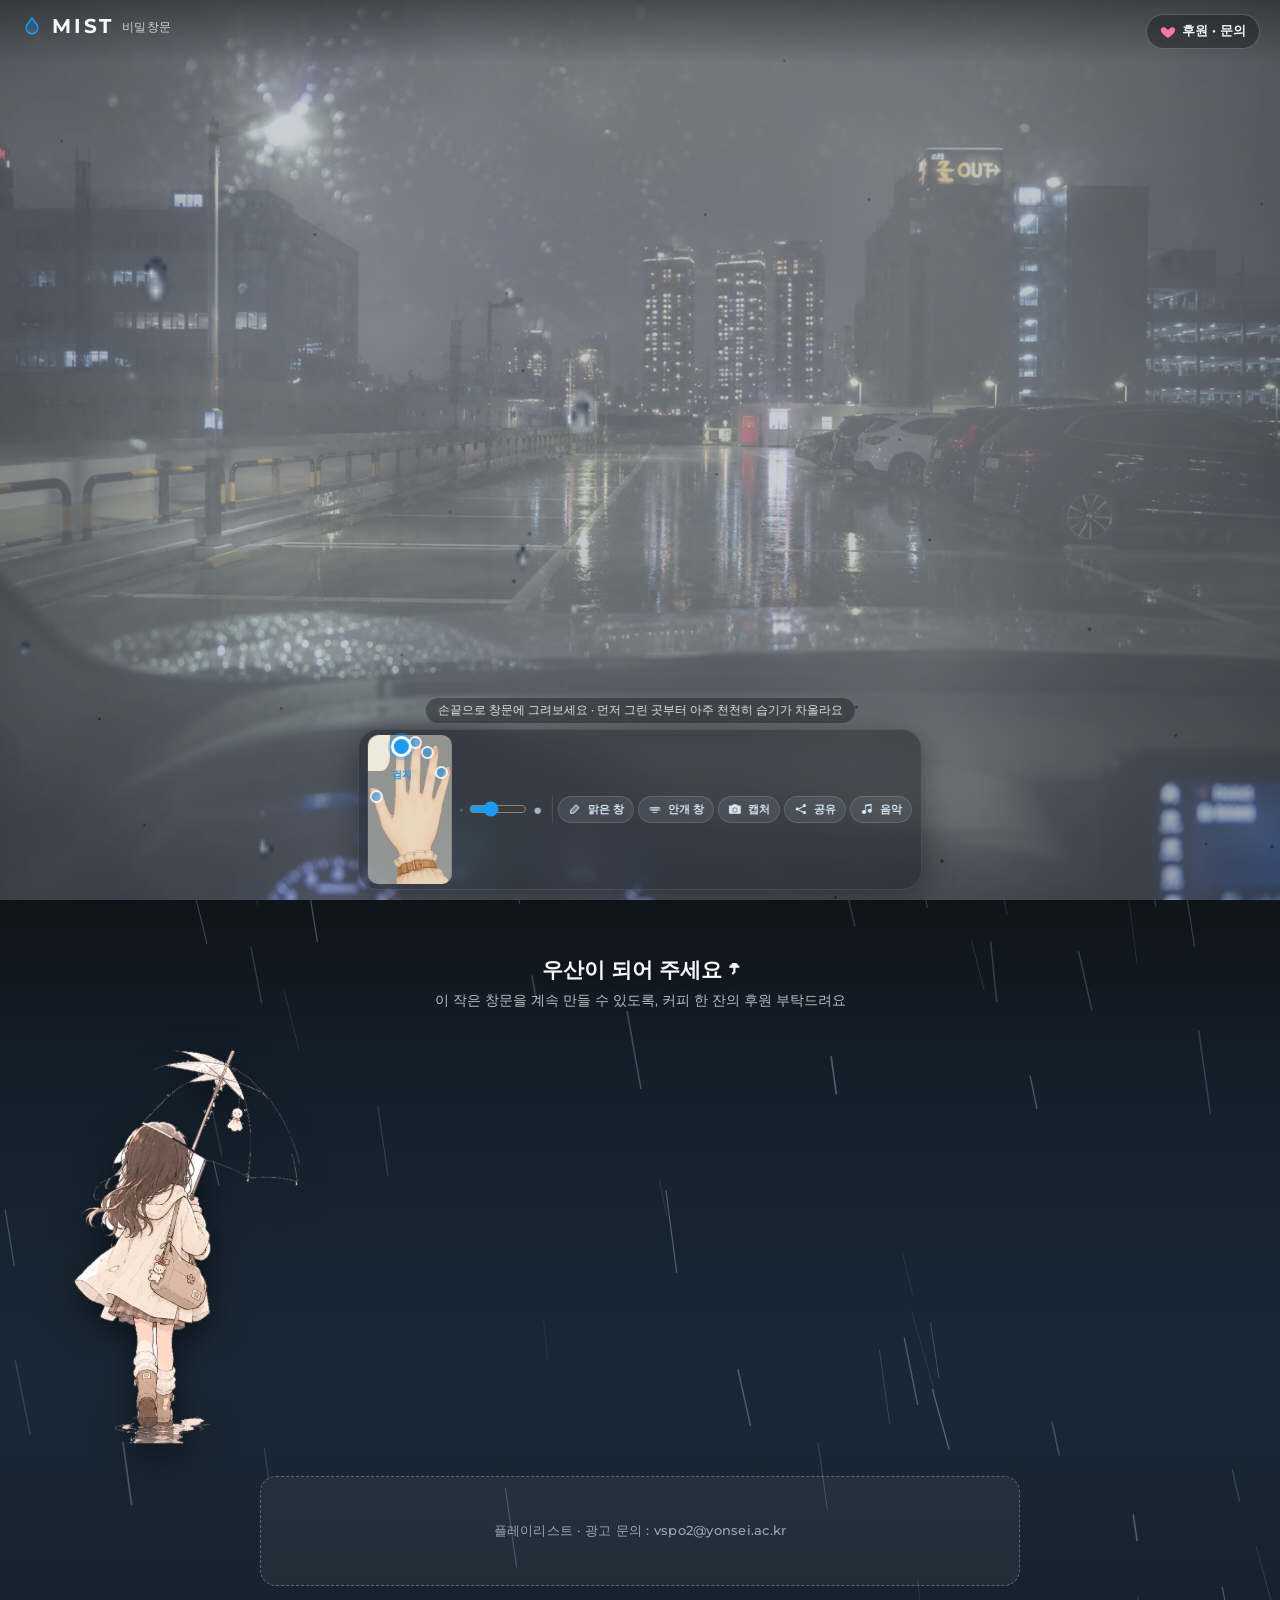
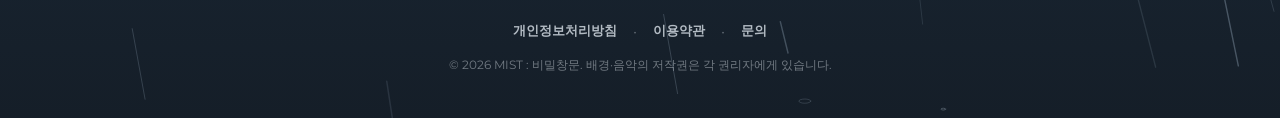
==== commit 6ded6649: "Cloudflare Pages 이전 + 열리지 않는 web.app 도메인 수정 - canonical·og·사이트맵·robots 와 공유 이미지 워터마크가 가리키던   mist.ws" ====
--- a/index.html
+++ b/index.html
@@ -8,7 +8,7 @@
   <meta name="keywords" content="비오는창문, 비밀창문, 김서림, 창문 그림, 빗소리, lo-fi, 감성, 인터랙티브, MIST" />
   <meta name="robots" content="index, follow" />
   <meta name="theme-color" content="#0F1419" />
-  <link rel="canonical" href="https://mist.ws-qf.web.app/" />
+  <link rel="canonical" href="https://mist.ws-qf.com/" />
 
   <!-- 파비콘 (파란 물방울) -->
   <link rel="icon" href="data:image/svg+xml,%3Csvg xmlns='http://www.w3.org/2000/svg' viewBox='0 0 24 24'%3E%3Cpath fill='%231D9BF0' d='M12 2.7 6.6 10a6.6 6.6 0 1 0 10.8 0Z'/%3E%3C/svg%3E" />
@@ -18,8 +18,8 @@
   <meta property="og:site_name" content="MIST : 비밀창문" />
   <meta property="og:title" content="MIST : 비밀창문 — 비 오는 창문에 그림 그리기" />
   <meta property="og:description" content="비 오는 창문에 손끝으로 그림을 남겨 보세요 🌧️" />
-  <meta property="og:url" content="https://mist.ws-qf.web.app/" />
-  <meta property="og:image" content="https://mist.ws-qf.web.app/og-preview.png" />
+  <meta property="og:url" content="https://mist.ws-qf.com/" />
+  <meta property="og:image" content="https://mist.ws-qf.com/og-preview.png" />
   <meta property="og:locale" content="ko_KR" />
   <meta name="twitter:card" content="summary_large_image" />
 
@@ -29,7 +29,7 @@
     "@context": "https://schema.org",
     "@type": "WebApplication",
     "name": "MIST : 비밀창문",
-    "url": "https://mist.ws-qf.web.app/",
+    "url": "https://mist.ws-qf.com/",
     "description": "김 서린 비 오는 창문에 손끝으로 그림을 그리는 감성 인터랙티브 웹 토이",
     "applicationCategory": "EntertainmentApplication",
     "operatingSystem": "Web",
@@ -42,7 +42,7 @@
        (사이트 소유 확인용 코드이기도 합니다. ads.txt 파일도 함께 수정 필요) -->
   <!-- <script async src="https://pagead2.googlesyndication.com/pagead/js/adsbygoogle.js?client=ca-pub-XXXXXXXXXXXXXXXX" crossorigin="anonymous"></script> -->
 
-  <link rel="stylesheet" href="css/style.css?v=4" />
+  <link rel="stylesheet" href="css/style.css?v=5" />
 </head>
 <body>
 
@@ -227,12 +227,12 @@
     </div>
   </div>
 
-  <script src="js/scene.js?v=4"></script>
-  <script src="js/fog.js?v=4"></script>
-  <script src="js/rain.js?v=4"></script>
-  <script src="js/belowrain.js?v=4"></script>
-  <script src="js/player.js?v=4"></script>
-  <script src="js/legal.js?v=4"></script>
-  <script src="js/main.js?v=4"></script>
+  <script src="js/scene.js?v=5"></script>
+  <script src="js/fog.js?v=5"></script>
+  <script src="js/rain.js?v=5"></script>
+  <script src="js/belowrain.js?v=5"></script>
+  <script src="js/player.js?v=5"></script>
+  <script src="js/legal.js?v=5"></script>
+  <script src="js/main.js?v=5"></script>
 </body>
 </html>
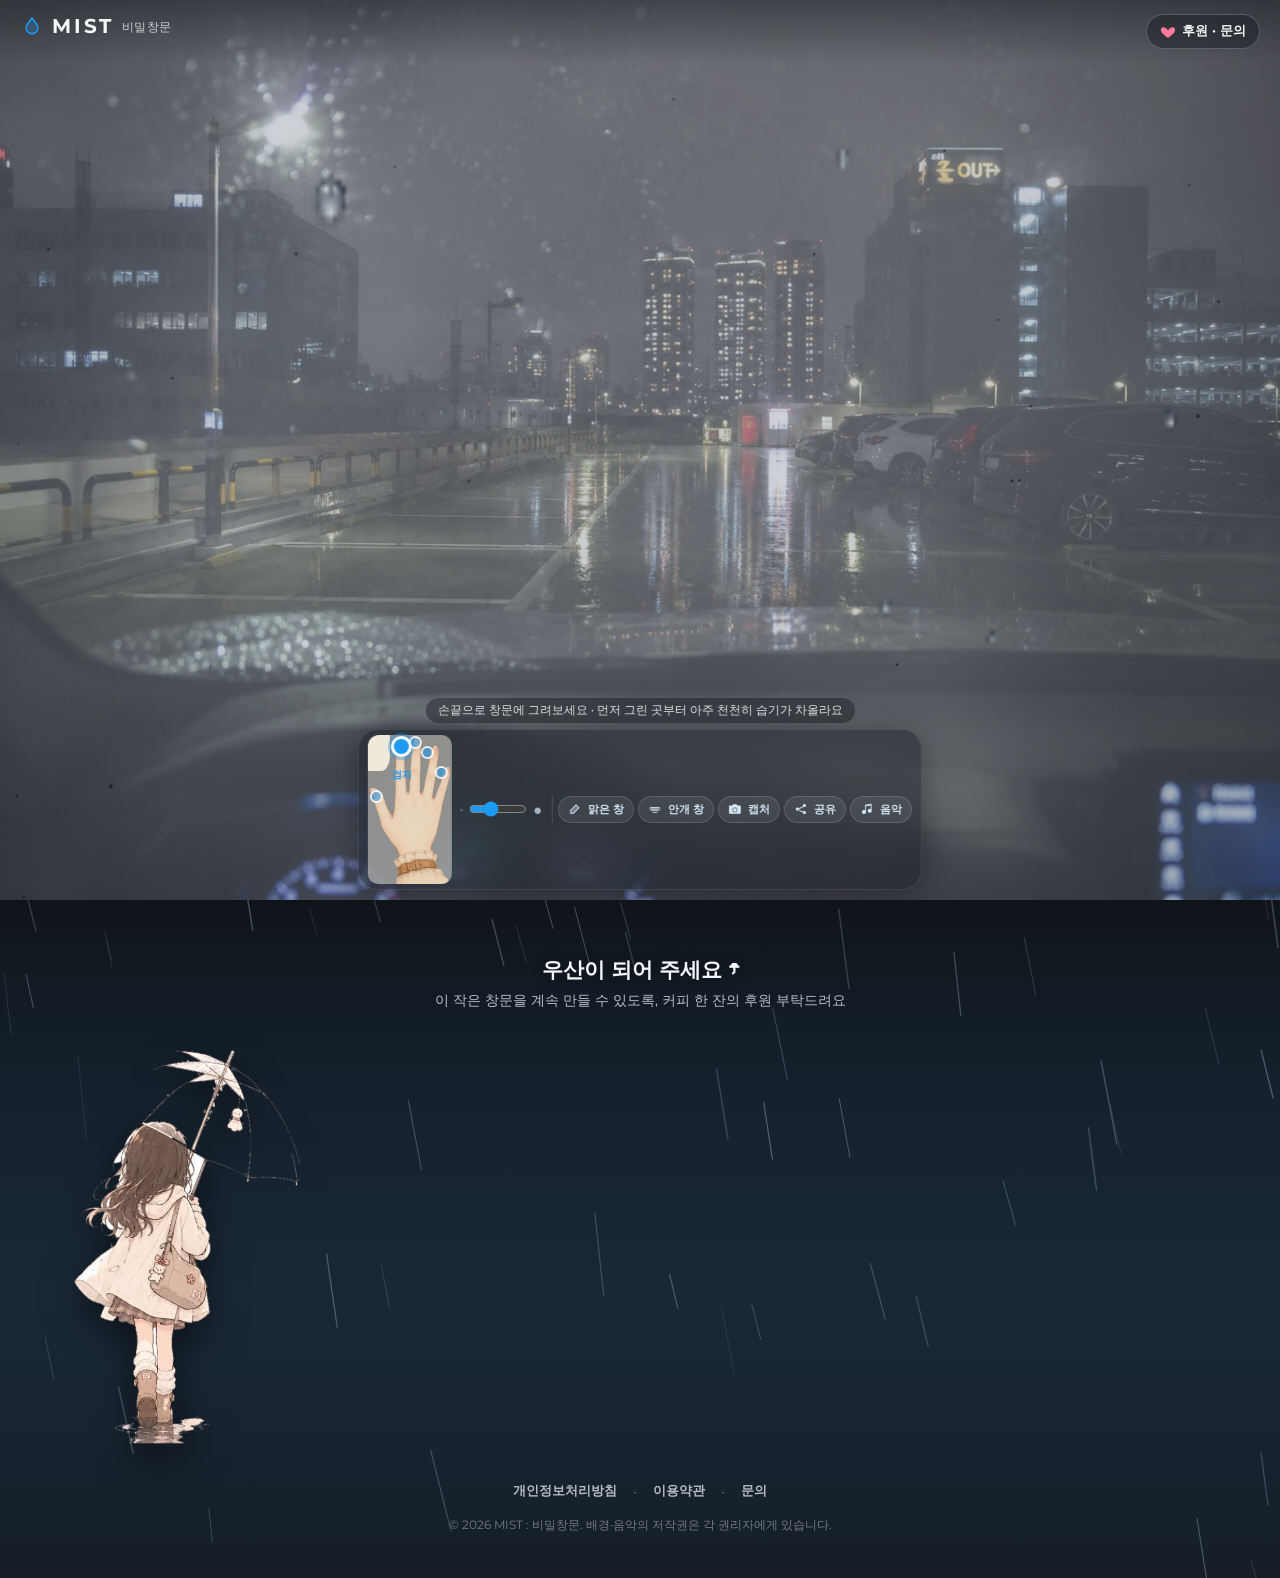
==== commit 92f90a37: "애드센스: 꺼져 있던 광고 스크립트 활성화 - 주석 처리돼 있던 adsbygoogle 스크립트를 실제 게시자 ID로 활성화 (ID 가 ca-pub-XXXX 플레이스홀더였음) - a" ====
--- a/index.html
+++ b/index.html
@@ -38,9 +38,9 @@
   }
   </script>
 
-  <!-- Google AdSense: 계정 승인 후 아래 주석을 해제하고 ca-pub-XXXX 를 본인 게시자 ID로 교체하세요.
-       (사이트 소유 확인용 코드이기도 합니다. ads.txt 파일도 함께 수정 필요) -->
-  <!-- <script async src="https://pagead2.googlesyndication.com/pagead/js/adsbygoogle.js?client=ca-pub-XXXXXXXXXXXXXXXX" crossorigin="anonymous"></script> -->
+  <!-- Google AdSense (자동 광고) — ws-qf 패밀리 공용 게시자 ID -->
+  <meta name="google-adsense-account" content="ca-pub-8501673409971666" />
+  <script async src="https://pagead2.googlesyndication.com/pagead/js/adsbygoogle.js?client=ca-pub-8501673409971666" crossorigin="anonymous"></script>
 
   <link rel="stylesheet" href="css/style.css?v=5" />
 </head>
@@ -194,12 +194,6 @@
       </a>
     </div>
 
-    <!-- 광고 자리 (예: Google AdSense 코드 삽입) -->
-    <div class="ad-slot" aria-label="광고 영역">
-      <!-- TODO: 여기에 광고 코드를 넣으세요 (Google AdSense 등) -->
-      <span class="ad-label">플레이리스트 · 광고 문의 : vspo2@yonsei.ac.kr</span>
-    </div>
-
     <!-- 법적 푸터 -->
     <footer class="site-footer">
       <nav class="footer-links">
--- a/css/style.css
+++ b/css/style.css
@@ -278,13 +278,6 @@
   .girl-sprite{animation:none}
 }
 
-/* 광고 자리 */
-.ad-slot{
-  max-width:760px;margin:30px auto 0;min-height:110px;
-  display:flex;align-items:center;justify-content:center;
-  border:1.5px dashed rgba(223,231,238,.3);border-radius:16px;background:rgba(255,255,255,.05);
-}
-.ad-label{color:rgba(223,231,238,.65);font-size:12.5px;font-weight:500;letter-spacing:.02em}
 
 /* 법적 푸터 */
 .site-footer{max-width:760px;margin:32px auto 0;text-align:center}
